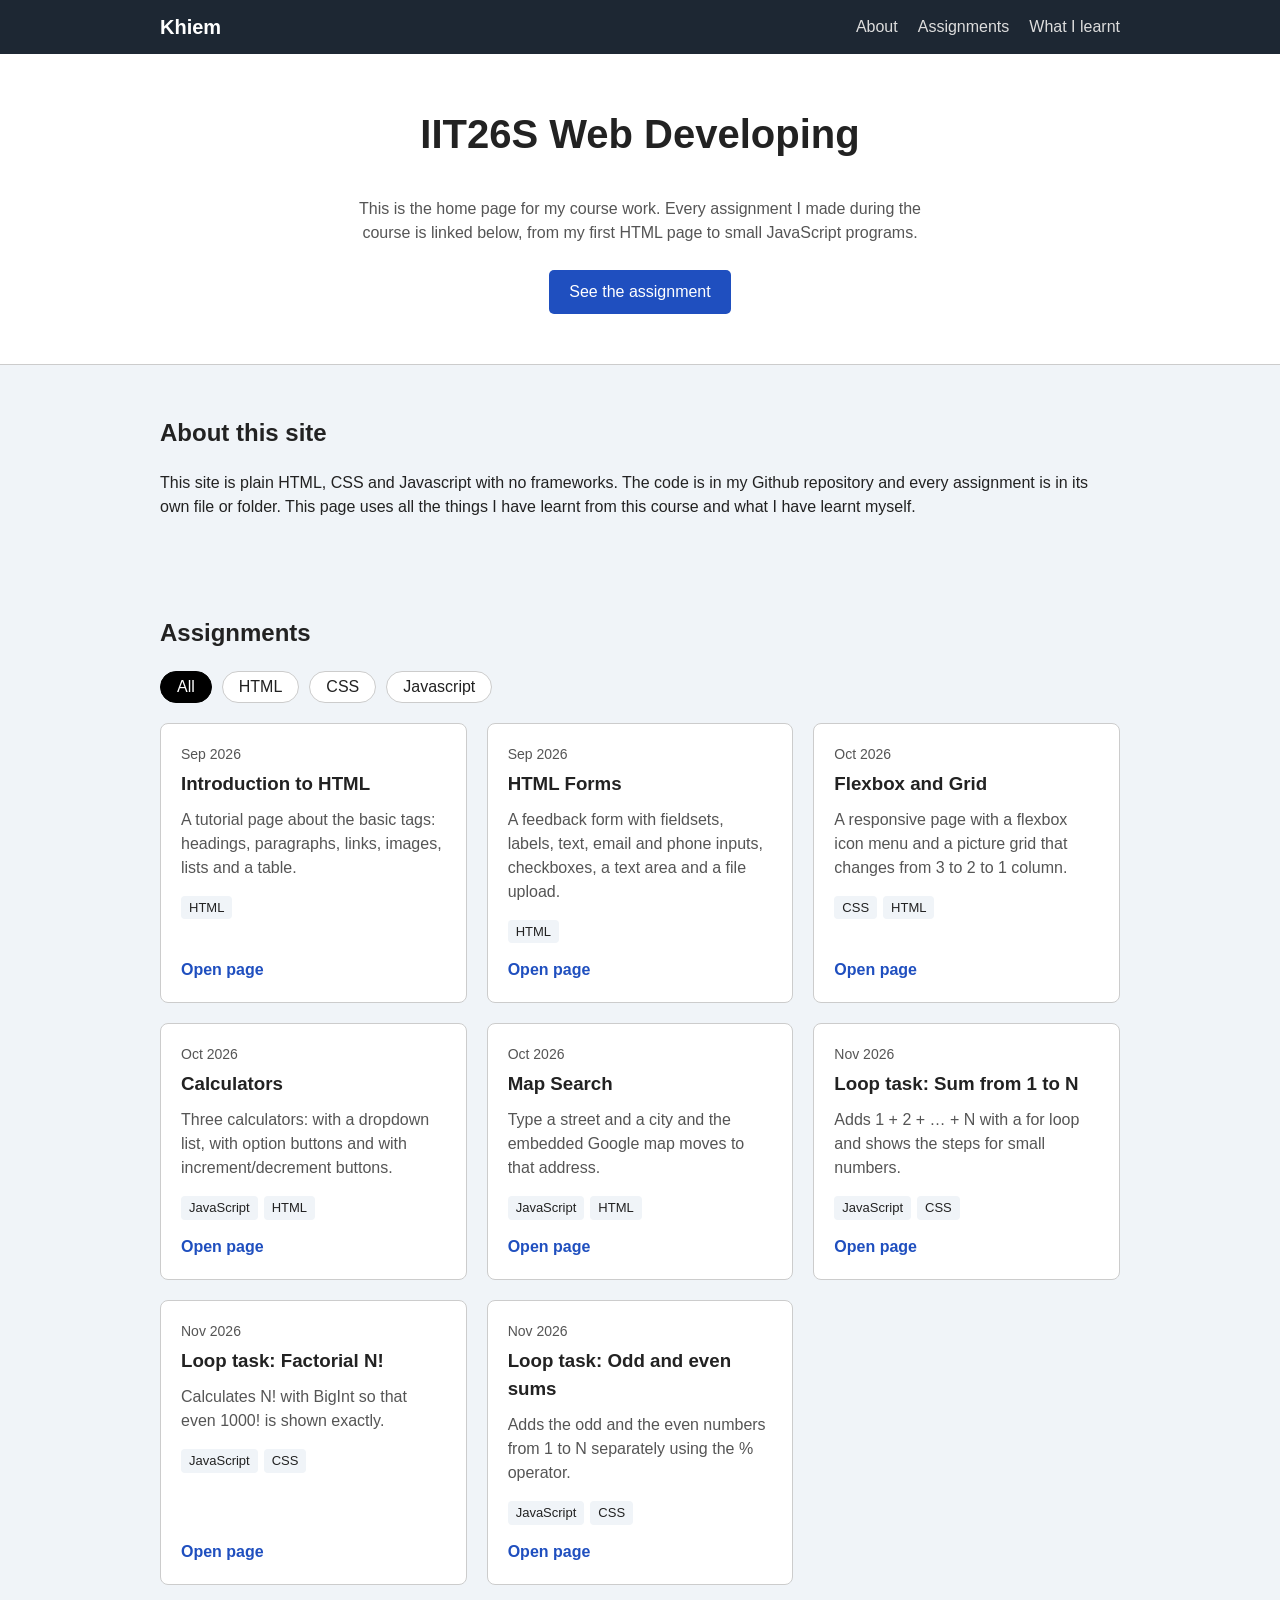
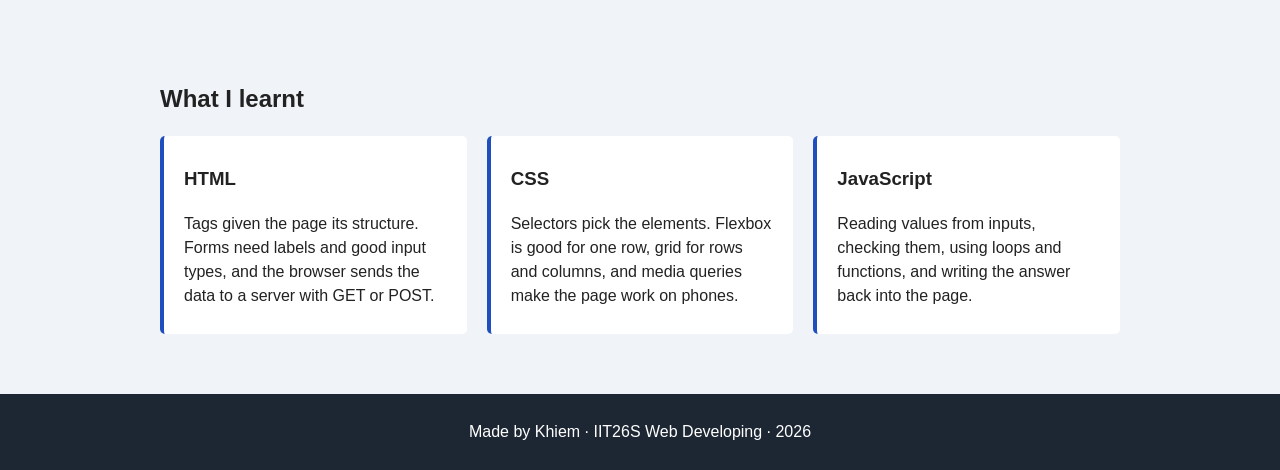
==== my_web_page/index.html @ c2c989e3 "my webpage" ====
<!DOCTYPE html>
<html lang="en">

    <head>
        <meta charset="UTF-8">
        <meta name="viewport" content="width=device-width, initial-scale=1">
        <title>IIT26S Web Developing - Learning Diary</title>
        <link rel="stylesheet" href="style.css">
    </head>

    <body>

        <header class="site-header">
            <nav class="nav">
                <a class="logo" href="#top">Khiem</a>
                <ul class="nav-links">
                    <li><a href="#about">About</a></li>
                    <li><a href="#assignments">Assignments</a></li>
                    <li><a href="#learned">What I learnt</a></li>
                </ul>
            </nav>
        </header>

        <main id="top">

            <section class="hero">
                <h1>IIT26S Web Developing</h1>
                <p>This is the home page for my course work. Every assignment I made during the course is linked below, from my first HTML page to small JavaScript programs.</p>
                <a class="button" href="#assignments">See the assignment</a>
            </section>
            
            <section id="about" class="section">
                <h2>About this site</h2>
                <p>This site is plain HTML, CSS and Javascript with no frameworks. The code is in my Github repository and every assignment is in its own file or folder. This page uses all the things I have learnt from this course and what I have learnt myself.</p>               
            </section>

            <section id="assignments" class="section">

                <h2>Assignments</h2>

                <div class="filters" role="group" aria-label="Filter assignments by topic">
                    <button class="filter active" data-filter="all" aria-pressed="true">All</button>
                    <button class="filter" data-filter="html" aria-pressed="false">HTML</button>
                    <button class="filter" data-filter="css" aria-pressed="false">CSS</button>
                    <button class="filter" data-filter="js" aria-pressed="false">Javascript</button>
                </div>

                <div class="cards">

                    <article class="card" data-tags="html">
                        <span class="date">Sep 2026</span>
                        <h3>Introduction to HTML</h3>
                        <p>A tutorial page about the basic tags: headings, paragraphs, links, images, lists and a table.</p>
                        <ul class="tags"><li>HTML</li></ul>
                        <a class="card-link" href="../introduce_to_HTML.html">Open page</a>
                    </article>

                    <article class="card" data-tags="html">
                        <span class="date">Sep 2026</span>
                        <h3>HTML Forms</h3>
                        <p>A feedback form with fieldsets, labels, text, email and phone inputs, checkboxes, a text area and a file upload.</p>
                        <ul class="tags"><li>HTML</li></ul>
                        <a class="card-link" href="../HTML_Forms.html">Open page</a>
                    </article>

                    <article class="card" data-tags="css html">
                        <span class="date">Oct 2026</span>
                        <h3>Flexbox and Grid</h3>
                        <p>A responsive page with a flexbox icon menu and a picture grid that changes from 3 to 2 to 1 column.</p>
                        <ul class="tags"><li>CSS</li><li>HTML</li></ul>
                        <a class="card-link" href="../flexbox_grid/index.html">Open page</a>
                    </article>

                    <article class="card" data-tags="js html">
                        <span class="date">Oct 2026</span>
                        <h3>Calculators</h3>
                        <p>Three calculators: with a dropdown list, with option buttons and with increment/decrement buttons.</p>
                        <ul class="tags"><li>JavaScript</li><li>HTML</li></ul>
                        <a class="card-link" href="../cal/index.html">Open page</a>
                    </article>

                    <article class="card" data-tags="js html">
                        <span class="date">Oct 2026</span>
                        <h3>Map Search</h3>
                        <p>Type a street and a city and the embedded Google map moves to that address.</p>
                        <ul class="tags"><li>JavaScript</li><li>HTML</li></ul>
                        <a class="card-link" href="../google_map.html">Open page</a>
                    </article>

                    <article class="card" data-tags="js css">
                        <span class="date">Nov 2026</span>
                        <h3>Loop task: Sum from 1 to N</h3>
                        <p>Adds 1 + 2 + … + N with a for loop and shows the steps for small numbers.</p>
                        <ul class="tags"><li>JavaScript</li><li>CSS</li></ul>
                        <a class="card-link" href="../Loop%20tasks/Sum_of_digits/index.html">Open page</a>
                    </article>

                    <article class="card" data-tags="js css">
                        <span class="date">Nov 2026</span>
                        <h3>Loop task: Factorial N!</h3>
                        <p>Calculates N! with BigInt so that even 1000! is shown exactly.</p>
                        <ul class="tags"><li>JavaScript</li><li>CSS</li></ul>
                        <a class="card-link" href="../Loop%20tasks/Factorial/index.html">Open page</a>
                    </article>

                    <article class="card" data-tags="js css">
                        <span class="date">Nov 2026</span>
                        <h3>Loop task: Odd and even sums</h3>
                        <p>Adds the odd and the even numbers from 1 to N separately using the % operator.</p>
                        <ul class="tags"><li>JavaScript</li><li>CSS</li></ul>
                        <a class="card-link" href="../Loop%20tasks/Sum_of_odd_even_digits/index.html">Open page</a>
                    </article>

                </div>
                <p class="count" id="count" aria-live="polite"></p>

            </section>

            <section id="learned" class="section">
                <h2>What I learnt</h2>
                <div class="learned">
                    <div class="learned-box">
                        <h3>HTML</h3>
                        <p>Tags given the page its structure. Forms need labels and good input types, and the browser sends the data to a server with GET or POST.</p>
                    </div>
                    <div class="learned-box">
                        <h3>CSS</h3>
                        <p>Selectors pick the elements. Flexbox is good for one row, grid for rows and columns, and media queries make the page work on phones.</p>
                    </div>
                    <div class="learned-box">
                        <h3>JavaScript</h3>
                        <p>Reading values from inputs, checking them, using loops and functions, and writing the answer back into the page.</p>
                    </div>
                </div>
            </section>

        </main>

        <footer class="site-footer">
            <p>Made by Khiem &middot; IIT26S Web Developing &middot; <span id="year">2026</span></p>
        </footer>

        <script src="script.js"></script>
    </body>
</html>
---- my_web_page/style.css ----
:root {
  --bg: #f0f4f8;
  --card: #ffffff;
  --text: #222222;
  --muted: #555555;
  --accent: #1f4fbf;
  --border: #cccccc;
  --dark: #1d2733;
}

* {
  box-sizing: border-box;
}

html {
  scroll-behavior: smooth;
}

body {
  margin: 0;
  font-family: Arial, Helvetica, sans-serif;
  line-height: 1.5;
  background-color: var(--bg);
  color: var(--text);
}

/* Menu at the top made with Flexbox */
.site-header {
  position: sticky;
  top: 0;
  background-color: var(--dark);
  z-index: 10;
}

.nav {
  display: flex;
  justify-content: space-between;
  align-items: center;
  max-width: 1000px;
  margin: auto;
  padding: 12px 20px;
}

.logo {
  color: white;
  font-weight: bold;
  font-size: 20px;
  text-decoration: none;
}

.nav-links {
  display: flex;
  gap: 20px;
  list-style: none;
  margin: 0;
  padding: 0;
}

.nav-links a {
  color: #dddddd;
  text-decoration: none;
}

.nav-links a:hover {
  color: white;
  text-decoration: underline;
}

/* Big title area */
.hero {
  background-color: var(--card);
  text-align: center;
  padding: 50px 20px;
  border-bottom: 1px solid var(--border);
}

.hero h1 {
  margin-top: 0;
  font-size: 40px;
}

.hero p {
  max-width: 600px;
  margin: 0 auto 25px;
  color: var(--muted);
}

.button {
  display: inline-block;
  background-color: var(--accent);
  color: white;
  padding: 10px 20px;
  border-radius: 5px;
  text-decoration: none;
}

.button:hover {
  background-color: black;
}

/* Sections */
.section {
    max-width: 1000px;
    margin: auto;
    padding: 30px 20px;
    scroll-margin-top: 60px;
}

/* Filter button */
.filters {
    display: flex;
    flex-wrap: wrap;
    gap: 10px;
    margin-bottom: 20px;
}

.filter {
    font-size: 16px;
    padding: 6px 16px;
    background-color: var(--card);
    color: var(--text);
    border: 1px solid var(--border);
    border-radius: 20px;
    cursor: pointer;
}

.filter:hover,
.filter.active {
  background-color: black;
  color: white;
  border-color: black;
}

/* Cards with Grid */
.cards {
    display: grid;
    grid-template-columns: repeat(3, 1fr);
    gap: 20px;
}

.card {
    display: flex;
    flex-direction: column;
    background-color: var(--card);
    border: 1px solid var(--border);
    border-radius: 8px;
    padding: 20px;
}

.card.hidden {
    display: none;
}

.card h3 {
    margin: 5px 0 10px;
}

.card p {
    color: var(--muted);
    margin-top: 0;
}

.date {
    font-size: 14px;
    color: var(--muted);
}

.tags {
    display: flex;
    gap: 6px;
    list-style: none;
    padding: 0;
    margin: 0 0 15px;
}

.tags li {
    font-size: 13px;
    background-color: var(--bg);
    border-radius: 4px;
    padding: 2px 8px;
}

/* margin-top */
.card-link {
    margin-top: auto;
    color: var(--accent);
    font-weight: bold;
    text-decoration: none;
}

.card-link:hover {
    text-decoration: underline;
}

.count {
    color: var(--muted);
}

/* What I learnt */
.learned {
    display: flex;
    gap: 20px;
}

.learned-box {
    flex: 1;
    background-color: var(--card);
    border-left: 4px solid var(--accent);
    border-radius: 5px;
    padding: 10px 20px;
}

.site-footer {
    background-color: var(--dark);
    color: white;
    text-align: center;
    padding: 10px;
    margin-top: 30px;
}
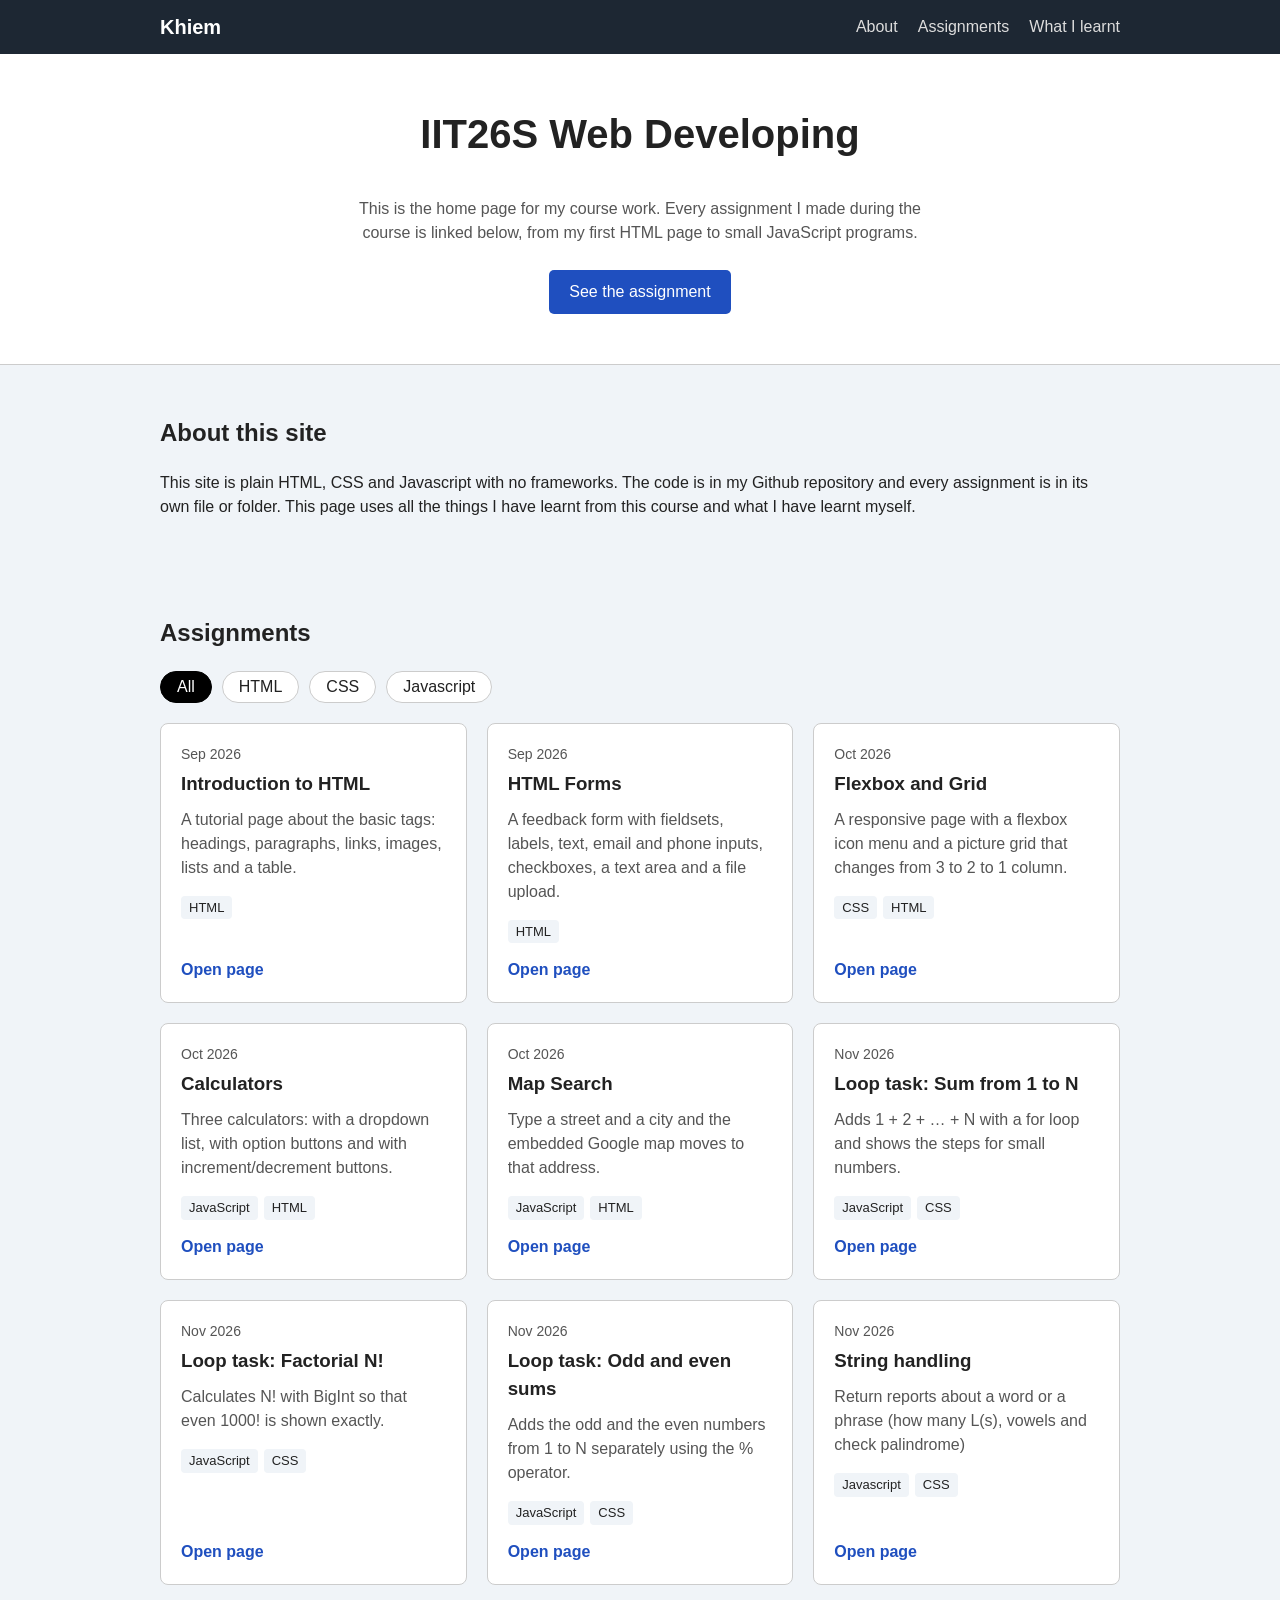
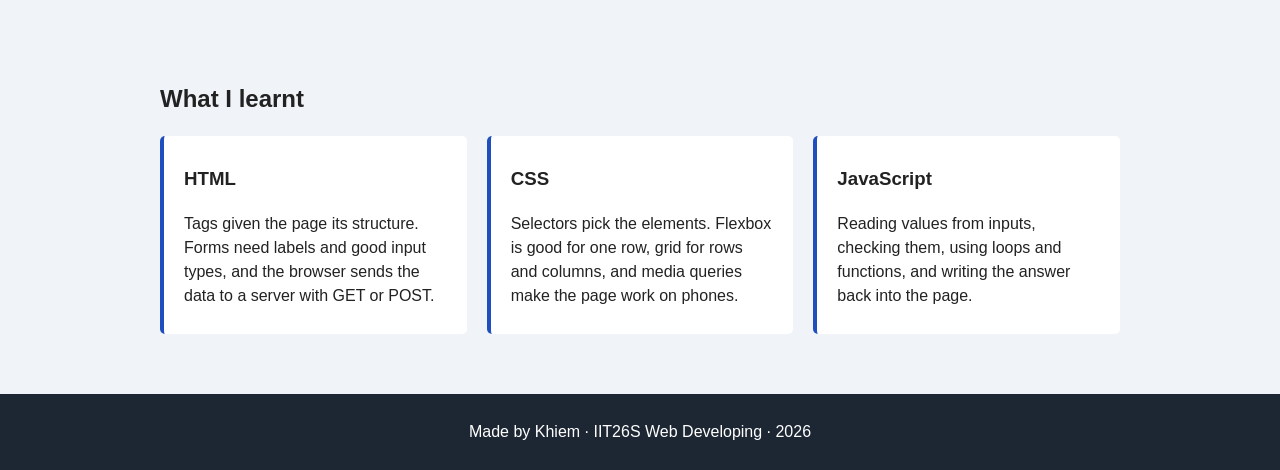
==== commit 27963f07: "finish string handling and update webpage" ====
--- a/my_web_page/index.html
+++ b/my_web_page/index.html
@@ -111,6 +111,14 @@
                         <a class="card-link" href="../Loop%20tasks/Sum_of_odd_even_digits/index.html">Open page</a>
                     </article>
 
+                    <article class="card" data-tags="js css">
+                        <span class="date">Nov 2026</span>
+                        <h3>String handling</h3>
+                        <p>Return reports about a word or a phrase (how many L(s), vowels and check palindrome)</p>
+                        <ul class="tags"><li>Javascript</li><li>CSS</li></ul>
+                        <a class="card-link" href="../string_handling.html">Open page</a>
+                    </article>
+
                 </div>
                 <p class="count" id="count" aria-live="polite"></p>
 
